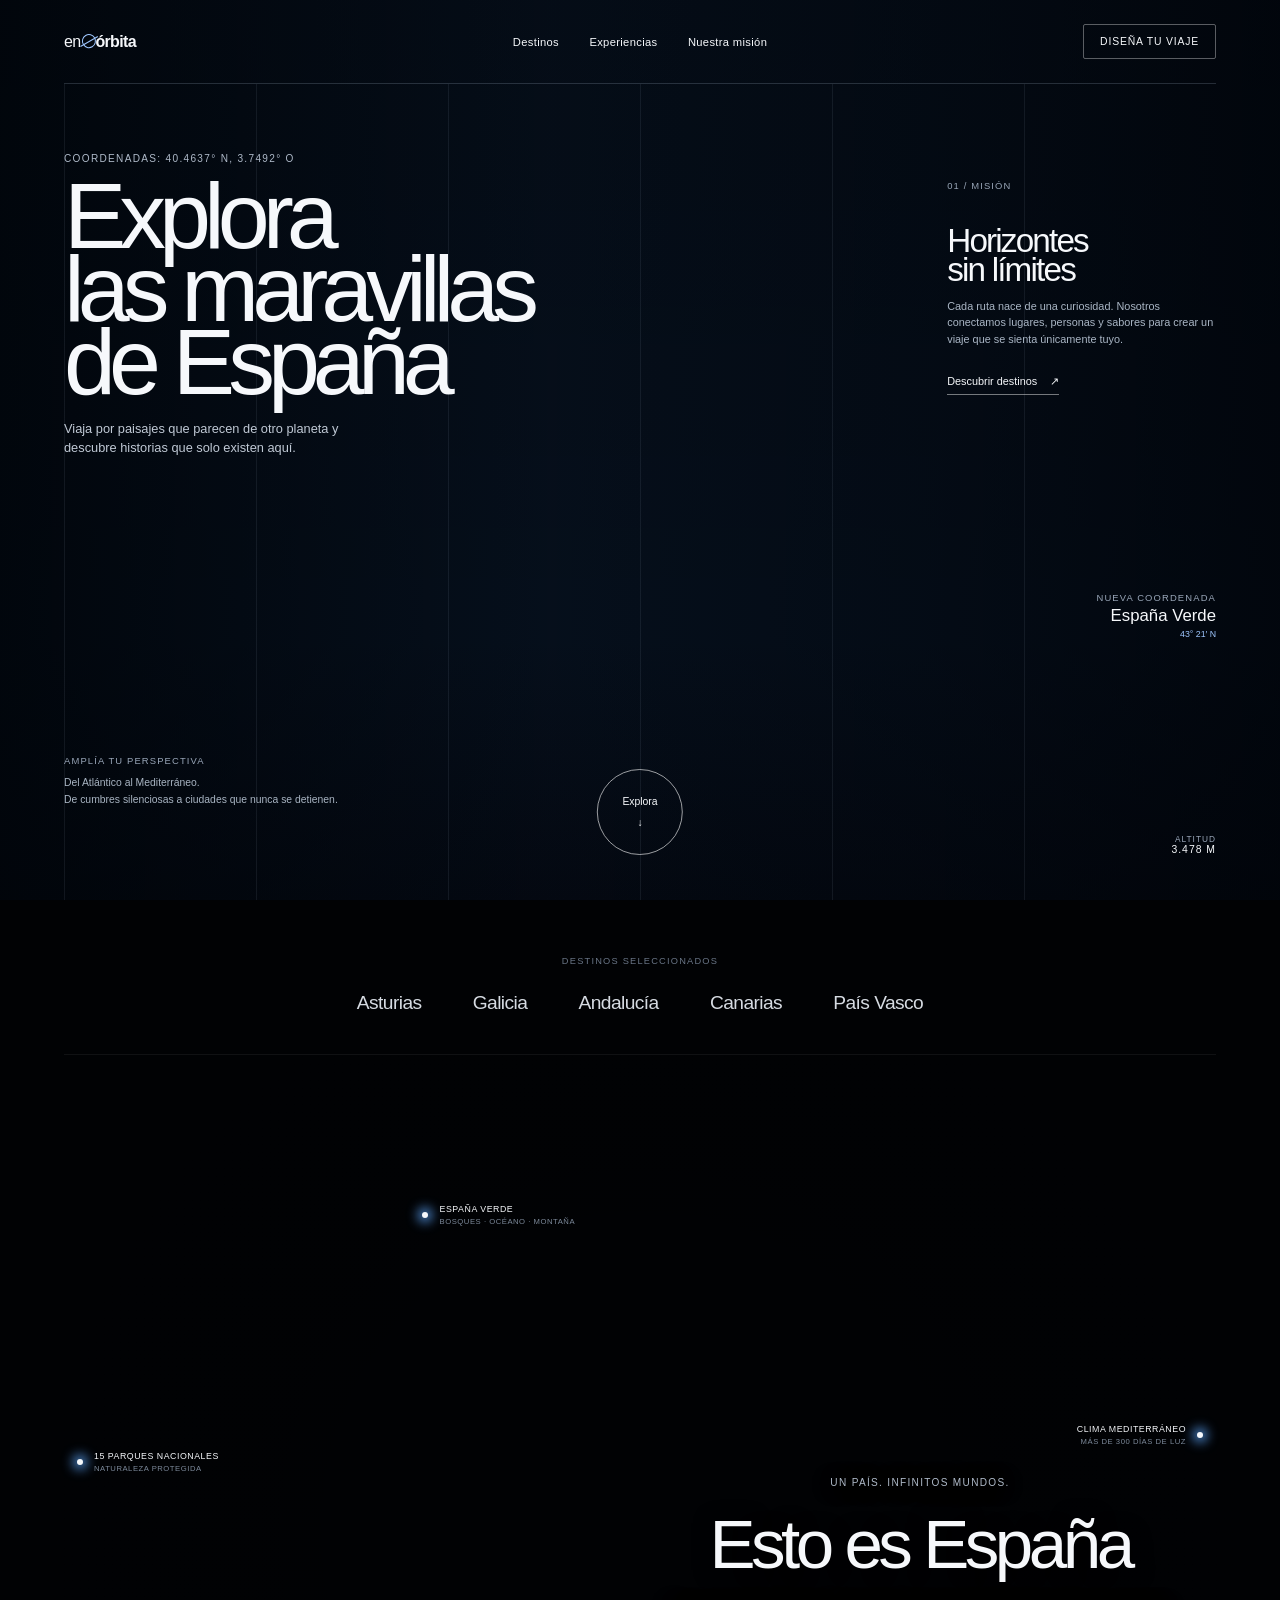
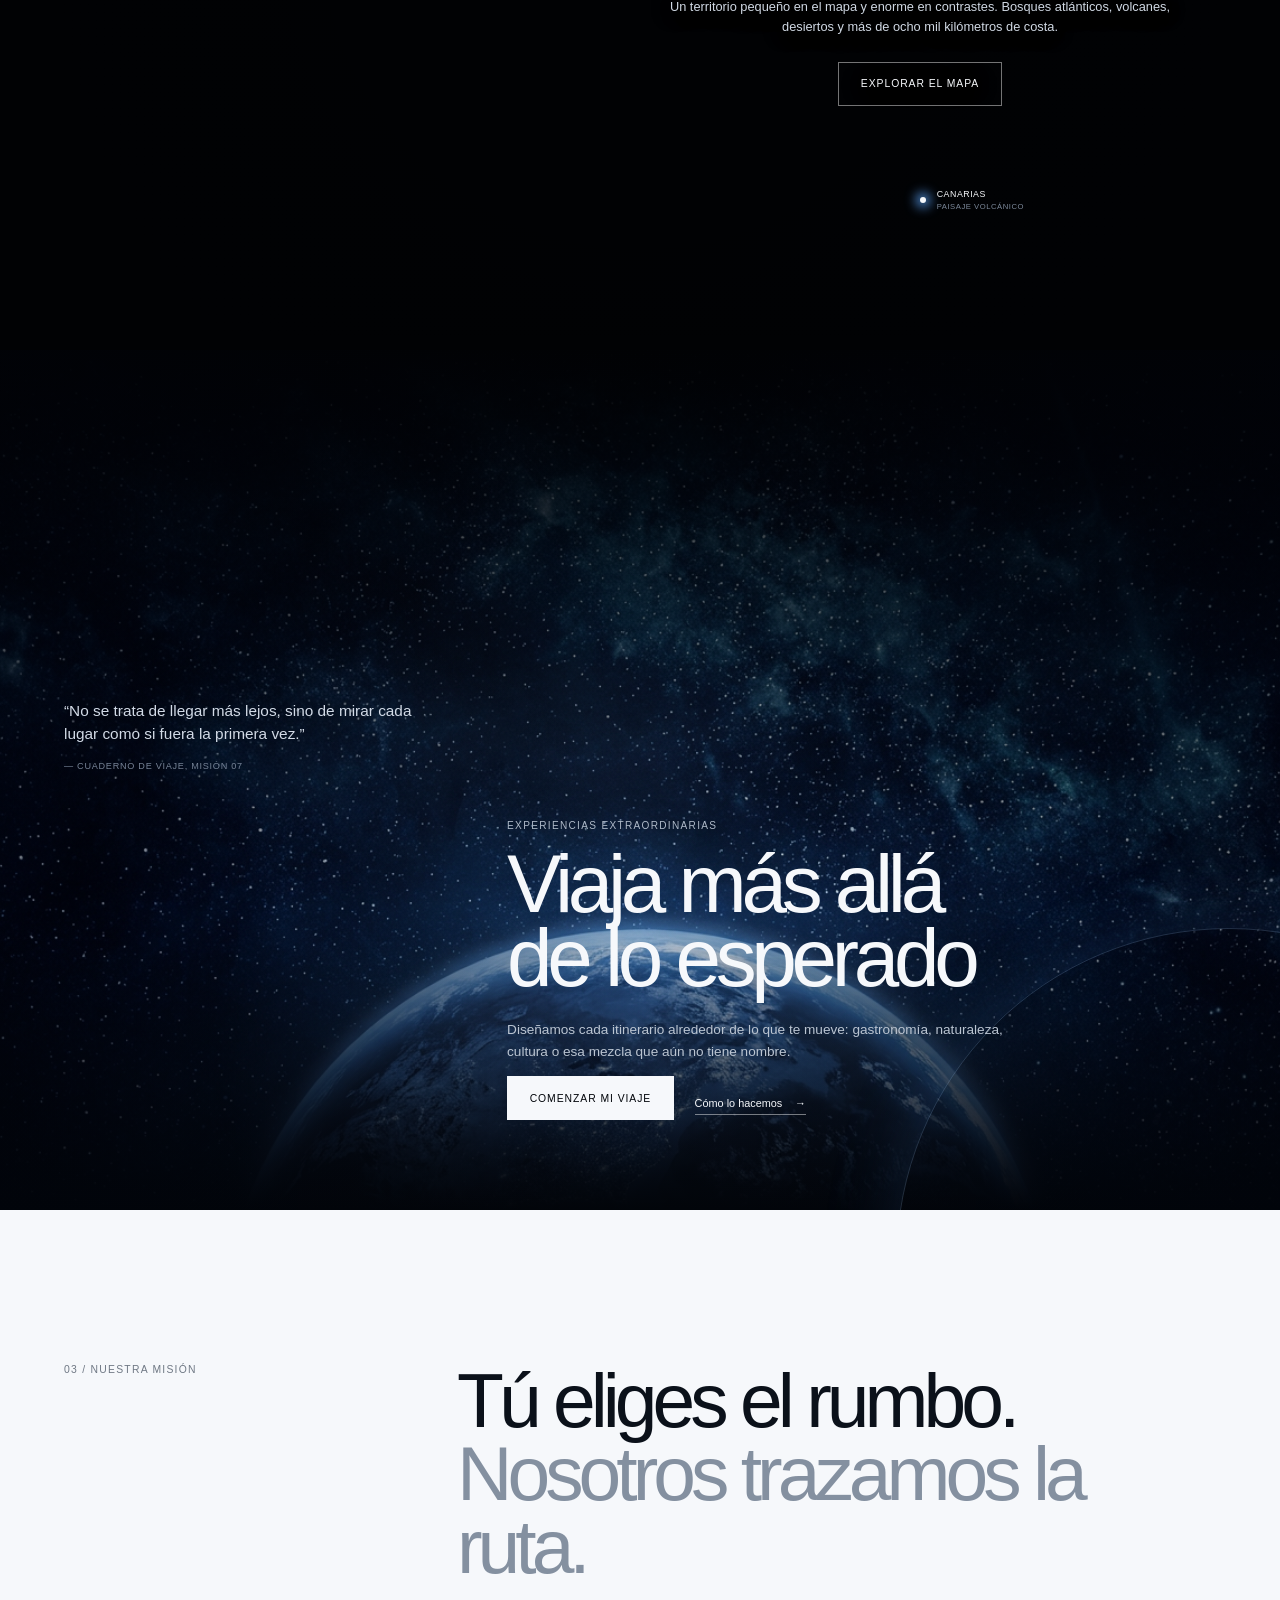
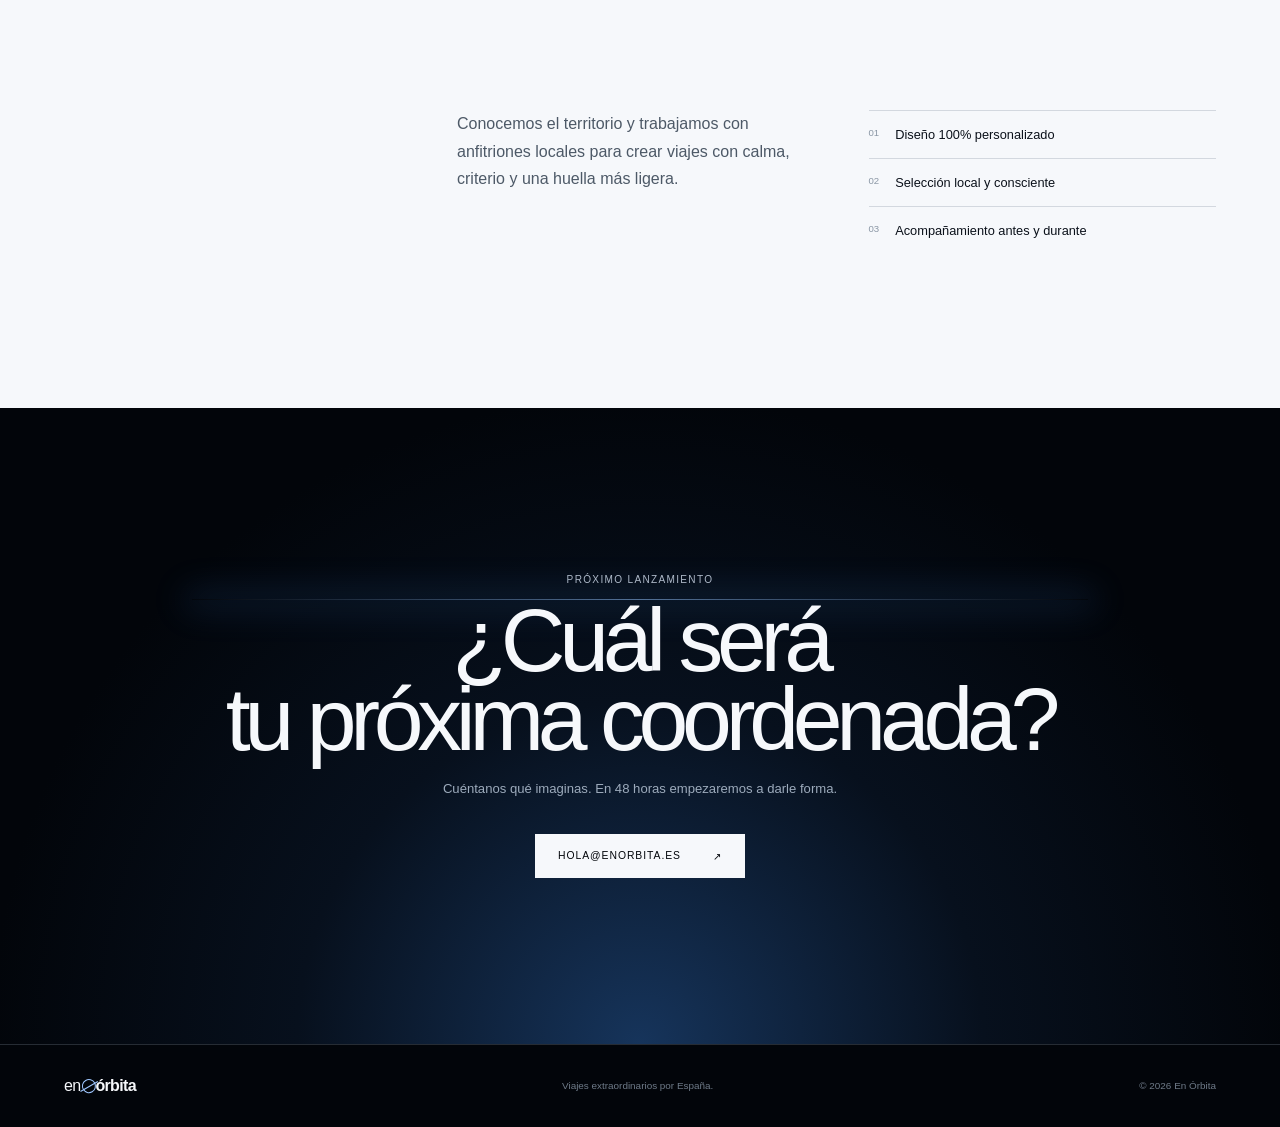
==== index.html @ 7c3f7a29 "Primera versión de la web astronauta" ====
<!doctype html>
<html lang="es">
  <head>
    <meta charset="UTF-8" />
    <meta name="viewport" content="width=device-width, initial-scale=1.0" />
    <meta
      name="description"
      content="Rutas extraordinarias por España: paisajes, gastronomía y experiencias diseñadas a medida."
    />
    <meta name="theme-color" content="#02050a" />
    <meta property="og:title" content="En Órbita — Viajes por España" />
    <meta
      property="og:description"
      content="Descubre una España que parece de otro planeta."
    />
    <link
      rel="icon"
      href="data:image/svg+xml,%3Csvg xmlns='http://www.w3.org/2000/svg' viewBox='0 0 64 64'%3E%3Crect width='64' height='64' rx='32' fill='%2302050a'/%3E%3Ccircle cx='32' cy='32' r='15' fill='none' stroke='%239fc7ff' stroke-width='3'/%3E%3Cpath d='M9 38c13 4 33 0 46-12' fill='none' stroke='%23f6f8fb' stroke-width='3'/%3E%3C/svg%3E"
    />
    <title>En Órbita | Viajes extraordinarios por España</title>
    <link rel="stylesheet" href="styles.css" />
    <script src="script.js" defer></script>
  </head>
  <body>
    <a class="skip-link" href="#contenido">Saltar al contenido</a>

    <header class="site-header" data-header>
      <a class="brand" href="#inicio" aria-label="En Órbita, inicio">
        <span>en</span><i aria-hidden="true"></i><strong>órbita</strong>
      </a>

      <button
        class="menu-toggle"
        type="button"
        aria-label="Abrir menú"
        aria-expanded="false"
        aria-controls="main-nav"
        data-menu-toggle
      >
        <span></span><span></span>
      </button>

      <nav class="main-nav" id="main-nav" aria-label="Navegación principal" data-nav>
        <a href="#destinos">Destinos</a>
        <a href="#experiencias">Experiencias</a>
        <a href="#nosotros">Nuestra misión</a>
      </nav>

      <a class="header-cta" href="#contacto">Diseña tu viaje</a>
    </header>

    <main id="contenido">
      <section class="hero" id="inicio" aria-labelledby="hero-title">
        <video
          class="section-media hero-media"
          autoplay
          muted
          loop
          playsinline
          preload="metadata"
          aria-hidden="true"
        >
          <source src="ASTRONAUTA%20ANIMADO.mp4" type="video/mp4" />
        </video>
        <div class="hero-shade" aria-hidden="true"></div>
        <div class="grid-lines" aria-hidden="true"></div>

        <div class="hero-content shell">
          <div class="hero-primary reveal">
            <p class="eyebrow">Coordenadas: 40.4637° N, 3.7492° O</p>
            <h1 id="hero-title">Explora<br />las maravillas<br />de España</h1>
            <p class="intro">
              Viaja por paisajes que parecen de otro planeta y descubre historias que
              solo existen aquí.
            </p>
          </div>

          <aside class="hero-note reveal" aria-label="Propuesta de viaje">
            <p class="index">01 / Misión</p>
            <h2>Horizontes<br />sin límites</h2>
            <p>
              Cada ruta nace de una curiosidad. Nosotros conectamos lugares, personas
              y sabores para crear un viaje que se sienta únicamente tuyo.
            </p>
            <a class="text-link" href="#destinos">Descubrir destinos <span>↗</span></a>
          </aside>

          <div class="hero-detail reveal">
            <span class="detail-kicker">Nueva coordenada</span>
            <strong>España Verde</strong>
            <span>43° 21′ N</span>
          </div>

          <div class="hero-bottom reveal">
            <p class="micro-label">Amplía tu perspectiva</p>
            <p>
              Del Atlántico al Mediterráneo.<br />De cumbres silenciosas a ciudades
              que nunca se detienen.
            </p>
          </div>
        </div>

        <a class="explore-button" href="#destinos" aria-label="Explorar la página">
          <span>Explora</span><b aria-hidden="true">↓</b>
        </a>

        <div class="hero-coordinate" aria-hidden="true">
          <span>ALTITUD</span><b>3.478 M</b>
        </div>
      </section>

      <section class="destinations" id="destinos" aria-labelledby="destinations-title">
        <div class="trusted shell reveal">
          <p>Destinos seleccionados</p>
          <div class="region-list" aria-label="Regiones destacadas">
            <span>Asturias</span><span>Galicia</span><span>Andalucía</span
            ><span>Canarias</span><span>País Vasco</span>
          </div>
        </div>

        <div class="planet-stage">
          <video
            class="section-media earth-media"
            autoplay
            muted
            loop
            playsinline
            preload="metadata"
            aria-hidden="true"
          >
            <source src="TIERRA%20ANIMADO.mp4" type="video/mp4" />
          </video>
          <div class="planet-vignette" aria-hidden="true"></div>

          <div class="planet-copy reveal">
            <p class="eyebrow">Un país. Infinitos mundos.</p>
            <h2 id="destinations-title">Esto es España</h2>
            <p>
              Un territorio pequeño en el mapa y enorme en contrastes. Bosques
              atlánticos, volcanes, desiertos y más de ocho mil kilómetros de costa.
            </p>
            <a class="outline-button" href="#experiencias">Explorar el mapa</a>
          </div>

          <div class="data-point data-north" aria-hidden="true">
            <span></span><p><b>España Verde</b><small>Bosques · océano · montaña</small></p>
          </div>
          <div class="data-point data-west" aria-hidden="true">
            <span></span><p><b>15 parques nacionales</b><small>Naturaleza protegida</small></p>
          </div>
          <div class="data-point data-east" aria-hidden="true">
            <span></span><p><b>Clima mediterráneo</b><small>Más de 300 días de luz</small></p>
          </div>
          <div class="data-point data-south" aria-hidden="true">
            <span></span><p><b>Canarias</b><small>Paisaje volcánico</small></p>
          </div>
        </div>
      </section>

      <section class="experiences" id="experiencias" aria-labelledby="experiences-title">
        <div class="experience-bg" aria-hidden="true"></div>
        <div class="experience-orbit" aria-hidden="true"></div>
        <div class="shell experience-layout">
          <blockquote class="traveler-quote reveal">
            <p>
              “No se trata de llegar más lejos, sino de mirar cada lugar como si
              fuera la primera vez.”
            </p>
            <footer>— Cuaderno de viaje, misión 07</footer>
          </blockquote>

          <div class="experience-copy reveal">
            <p class="eyebrow">Experiencias extraordinarias</p>
            <h2 id="experiences-title">Viaja más allá<br />de lo esperado</h2>
            <p>
              Diseñamos cada itinerario alrededor de lo que te mueve: gastronomía,
              naturaleza, cultura o esa mezcla que aún no tiene nombre.
            </p>
            <div class="experience-actions">
              <a class="primary-button" href="#contacto">Comenzar mi viaje</a>
              <a class="text-link" href="#nosotros">Cómo lo hacemos <span>→</span></a>
            </div>
          </div>
        </div>
      </section>

      <section class="mission" id="nosotros" aria-labelledby="mission-title">
        <div class="shell mission-grid">
          <p class="section-number reveal">03 / Nuestra misión</p>
          <h2 id="mission-title" class="reveal">
            Tú eliges el rumbo.<br /><span>Nosotros trazamos la ruta.</span>
          </h2>
          <div class="mission-copy reveal">
            <p>
              Conocemos el territorio y trabajamos con anfitriones locales para crear
              viajes con calma, criterio y una huella más ligera.
            </p>
            <ul>
              <li><span>01</span> Diseño 100% personalizado</li>
              <li><span>02</span> Selección local y consciente</li>
              <li><span>03</span> Acompañamiento antes y durante</li>
            </ul>
          </div>
        </div>
      </section>

      <section class="contact" id="contacto" aria-labelledby="contact-title">
        <div class="shell contact-inner reveal">
          <p class="eyebrow">Próximo lanzamiento</p>
          <h2 id="contact-title">¿Cuál será<br />tu próxima coordenada?</h2>
          <p>Cuéntanos qué imaginas. En 48 horas empezaremos a darle forma.</p>
          <a class="primary-button primary-button-light" href="mailto:hola@enorbita.es">
            hola@enorbita.es <span>↗</span>
          </a>
        </div>
      </section>
    </main>

    <footer class="site-footer">
      <div class="shell footer-row">
        <a class="brand" href="#inicio"><span>en</span><i aria-hidden="true"></i><strong>órbita</strong></a>
        <p>Viajes extraordinarios por España.</p>
        <p>© <span data-year></span> En Órbita</p>
      </div>
    </footer>
  </body>
</html>
---- styles.css ----
:root {
  --ink: #02050a;
  --ink-soft: #080e18;
  --white: #f6f8fb;
  --muted: #99a6b8;
  --line: rgba(198, 218, 244, 0.18);
  --blue: #9fc7ff;
  --glow: #5597e6;
  --shell: min(90vw, 1440px);
  --ease: cubic-bezier(0.22, 1, 0.36, 1);
}

* { box-sizing: border-box; }
html { scroll-behavior: smooth; background: var(--ink); }
body {
  margin: 0;
  color: var(--white);
  background: var(--ink);
  font-family: "Helvetica Neue", Helvetica, Arial, sans-serif;
  font-weight: 400;
  overflow-x: hidden;
}
a { color: inherit; text-decoration: none; }
button, a { -webkit-tap-highlight-color: transparent; }
button { font: inherit; }
::selection { color: var(--ink); background: var(--blue); }

.skip-link {
  position: fixed; left: 1rem; top: -5rem; z-index: 100;
  padding: .8rem 1rem; color: var(--ink); background: var(--white);
}
.skip-link:focus { top: 1rem; }

.shell { width: var(--shell); margin-inline: auto; }
.site-header {
  position: fixed; z-index: 50; top: 0; left: 0; right: 0;
  width: var(--shell); margin: 0 auto; min-height: 84px;
  display: grid; grid-template-columns: 1fr auto 1fr; align-items: center;
  border-bottom: 1px solid var(--line); transition: background .35s, min-height .35s;
}
.site-header.is-scrolled {
  width: 100%; padding-inline: 5vw; min-height: 68px;
  background: rgba(2, 5, 10, .82); backdrop-filter: blur(18px);
}
.brand { display: inline-flex; align-items: center; width: max-content; font-size: 1rem; letter-spacing: -.04em; }
.brand span { font-weight: 300; }
.brand strong { font-weight: 600; }
.brand i {
  width: .9rem; aspect-ratio: 1; margin: 0 -.05rem 0 .08rem; border: 1px solid var(--blue);
  border-radius: 50%; position: relative; transform: rotate(-30deg);
}
.brand i::after { content: ""; position: absolute; left: -.22rem; top: 45%; width: 1.25rem; border-top: 1px solid var(--blue); }
.main-nav { display: flex; align-items: center; gap: 1.9rem; font-size: .7rem; letter-spacing: .03em; }
.main-nav a, .header-cta { position: relative; }
.main-nav a::after { content: ""; position: absolute; left: 0; right: 100%; bottom: -.4rem; border-bottom: 1px solid; transition: right .3s; }
.main-nav a:hover::after, .main-nav a:focus-visible::after { right: 0; }
.header-cta {
  justify-self: end; padding: .7rem 1rem; border: 1px solid rgba(255,255,255,.35);
  border-radius: 2px; font-size: .65rem; text-transform: uppercase; letter-spacing: .08em;
  transition: color .3s, background .3s;
}
.header-cta:hover { color: var(--ink); background: var(--white); }
.menu-toggle { display: none; }

.hero { position: relative; min-height: max(760px, 100svh); overflow: hidden; background: #06101d; }
.section-media { position: absolute; inset: 0; width: 100%; height: 100%; object-fit: cover; }
.hero-media { object-position: center 35%; }
.hero-shade {
  position: absolute; inset: 0; background:
    linear-gradient(90deg, rgba(0,4,9,.82) 0%, rgba(0,3,8,.08) 43%, rgba(0,3,8,.35) 72%, rgba(0,3,8,.74) 100%),
    linear-gradient(0deg, #040912 0%, transparent 29%, rgba(0,0,0,.18) 100%);
}
.grid-lines {
  position: absolute; inset: 84px 5vw 0; pointer-events: none;
  background: repeating-linear-gradient(90deg, var(--line) 0 1px, transparent 1px calc(100% / 6));
  opacity: .45;
}
.hero-content { position: relative; min-height: max(760px, 100svh); padding-top: clamp(9rem, 17vh, 13rem); }
.hero-primary { max-width: 44rem; position: relative; z-index: 2; }
.eyebrow { margin: 0 0 1rem; color: #aeb9c8; font-size: .63rem; letter-spacing: .13em; text-transform: uppercase; }
h1, h2, p { margin-top: 0; }
h1 {
  margin-bottom: 1.25rem; font-size: clamp(3.5rem, 7.3vw, 8rem); font-weight: 300;
  line-height: .78; letter-spacing: -.075em; text-wrap: balance;
}
.intro { max-width: 19rem; color: #c0c9d5; font-size: clamp(.76rem, 1vw, .9rem); line-height: 1.55; }
.hero-note { position: absolute; top: 20%; right: 0; width: clamp(14rem, 21vw, 20rem); }
.index, .detail-kicker, .micro-label { color: var(--muted); font-size: .59rem; letter-spacing: .12em; text-transform: uppercase; }
.hero-note h2 { margin: 2.2rem 0 .8rem; font-size: clamp(1.7rem, 2.6vw, 2.7rem); font-weight: 300; line-height: .88; letter-spacing: -.055em; }
.hero-note > p:not(.index) { color: #aab6c5; font-size: .68rem; line-height: 1.55; }
.text-link { display: inline-flex; gap: .8rem; align-items: center; margin-top: 1rem; font-size: .68rem; border-bottom: 1px solid rgba(255,255,255,.45); padding-bottom: .35rem; }
.text-link span { transition: transform .3s; }
.text-link:hover span { transform: translate(.2rem, -.2rem); }
.hero-detail { position: absolute; right: 0; bottom: 29%; display: grid; gap: .2rem; text-align: right; }
.hero-detail strong { font-size: 1.05rem; font-weight: 400; }
.hero-detail > span:last-child { color: var(--blue); font-size: .55rem; }
.hero-bottom { position: absolute; bottom: 9%; left: 0; width: 18rem; }
.hero-bottom p:last-child { color: #a8b4c2; font-size: .65rem; line-height: 1.6; }
.explore-button {
  position: absolute; left: 50%; bottom: 5%; transform: translateX(-50%); width: 5.4rem; aspect-ratio: 1;
  display: grid; place-content: center; gap: .6rem; text-align: center; border: 1px solid rgba(255,255,255,.6); border-radius: 50%;
  font-size: .65rem; transition: background .3s, color .3s;
}
.explore-button b { font-weight: 300; animation: drift 1.7s ease-in-out infinite; }
.explore-button:hover { color: var(--ink); background: var(--white); }
.hero-coordinate { position: absolute; right: 5vw; bottom: 5%; display: grid; text-align: right; color: var(--muted); font-size: .52rem; letter-spacing: .12em; }
.hero-coordinate b { color: var(--white); font-size: .65rem; font-weight: 400; }

.destinations { position: relative; min-height: 1050px; background: #010204; }
.trusted { position: relative; z-index: 5; padding: 3.5rem 0 2.5rem; text-align: center; border-bottom: 1px solid rgba(255,255,255,.06); }
.trusted > p { margin-bottom: 1.6rem; color: #697586; font-size: .58rem; text-transform: uppercase; letter-spacing: .13em; }
.region-list { display: flex; justify-content: center; flex-wrap: wrap; gap: clamp(1.5rem, 4vw, 4.5rem); }
.region-list span { color: #d6dbe2; font-size: clamp(.85rem, 1.5vw, 1.25rem); font-weight: 300; letter-spacing: -.03em; }
.planet-stage { position: relative; min-height: 880px; overflow: hidden; }
.earth-media { object-position: center center; }
.planet-vignette { position: absolute; inset: 0; background: radial-gradient(circle at 50% 54%, transparent 15%, rgba(0,0,0,.05) 37%, #010204 76%); }
.planet-copy { position: absolute; z-index: 3; left: 50%; top: 48%; width: min(35rem, 76vw); transform: translate(-50%, -50%); text-align: center; text-shadow: 0 2px 20px #000; }
.planet-copy h2 { margin-bottom: .8rem; font-size: clamp(2.5rem, 5.4vw, 5.4rem); font-weight: 300; letter-spacing: -.065em; }
.planet-copy > p:not(.eyebrow) { max-width: 34rem; margin: 0 auto 1.5rem; color: #d0d8e3; font-size: .8rem; line-height: 1.6; }
.outline-button, .primary-button { display: inline-flex; min-height: 44px; align-items: center; justify-content: center; padding: 0 1.35rem; border: 1px solid rgba(255,255,255,.45); font-size: .65rem; text-transform: uppercase; letter-spacing: .09em; transition: .3s; }
.outline-button:hover { color: var(--ink); background: var(--white); }
.data-point { position: absolute; z-index: 4; display: flex; align-items: center; gap: .7rem; font-size: .55rem; text-transform: uppercase; letter-spacing: .06em; }
.data-point > span { width: 6px; aspect-ratio: 1; border-radius: 50%; background: var(--white); box-shadow: 0 0 12px 4px var(--glow); }
.data-point p { display: grid; margin: 0; }
.data-point b { font-weight: 400; }
.data-point small { margin-top: .2rem; color: #7d8a9b; font-size: .48rem; }
.data-north { top: 17%; left: 33%; }
.data-west { top: 45%; left: 6%; }
.data-east { top: 42%; right: 6%; flex-direction: row-reverse; text-align: right; }
.data-south { bottom: 14%; right: 20%; }

.experiences { position: relative; min-height: 860px; overflow: hidden; background: #020712; }
.experience-bg { position: absolute; inset: 0; background: url("magnific_separa-la-seccion-final-y_wPlNQhU7EI.png") center/cover no-repeat; }
.experience-bg::after { content: ""; position: absolute; inset: 0; background: linear-gradient(90deg, rgba(0,3,10,.45), rgba(0,4,12,.02) 50%, rgba(0,3,10,.46)), linear-gradient(0deg, #02050a 0%, transparent 35%, #010204 100%); }
.experience-orbit { position: absolute; width: 52vw; aspect-ratio: 1; right: -22vw; bottom: -30vw; border: 1px solid rgba(160,202,255,.2); border-radius: 50%; box-shadow: 0 0 80px rgba(74,135,219,.16); }
.experience-layout { position: relative; min-height: 860px; display: grid; grid-template-columns: 1fr 1.6fr; align-items: end; padding-bottom: 10vh; }
.traveler-quote { align-self: center; max-width: 22rem; margin: 0; }
.traveler-quote p { color: #d2dae6; font-size: clamp(.8rem, 1.2vw, 1rem); line-height: 1.55; }
.traveler-quote footer { color: #778497; font-size: .57rem; letter-spacing: .08em; text-transform: uppercase; }
.experience-copy { text-align: left; }
.experience-copy h2 { margin-bottom: 1.5rem; font-size: clamp(3.2rem, 6.4vw, 7rem); font-weight: 300; line-height: .9; letter-spacing: -.065em; }
.experience-copy > p:not(.eyebrow) { max-width: 33rem; color: #bbc5d2; font-size: .85rem; line-height: 1.6; }
.experience-actions { display: flex; align-items: center; gap: 1.3rem; }
.primary-button { border-color: var(--white); background: var(--white); color: var(--ink); }
.primary-button:hover { background: transparent; color: var(--white); }

.mission { background: var(--white); color: #0b111a; padding: clamp(6rem, 12vw, 11rem) 0; }
.mission-grid { display: grid; grid-template-columns: 1fr 2.2fr; gap: 3rem; }
.section-number { color: #6f7884; font-size: .65rem; text-transform: uppercase; letter-spacing: .12em; }
.mission h2 { margin-bottom: 5rem; font-size: clamp(2.9rem, 6vw, 6.4rem); font-weight: 300; line-height: .95; letter-spacing: -.065em; }
.mission h2 span { color: #8490a0; }
.mission-copy { grid-column: 2; display: grid; grid-template-columns: 1fr 1fr; gap: 4rem; }
.mission-copy > p { color: #4d5967; line-height: 1.7; }
.mission ul { margin: 0; padding: 0; list-style: none; }
.mission li { display: flex; gap: 1rem; padding: 1rem 0; border-top: 1px solid #d3d8df; font-size: .8rem; }
.mission li span { color: #8a96a4; font-size: .6rem; }

.contact { position: relative; padding: clamp(7rem, 13vw, 12rem) 0; overflow: hidden; text-align: center; background: radial-gradient(circle at 50% 100%, #16345b 0%, #07101d 38%, #02050a 72%); }
.contact::before { content: ""; position: absolute; width: 70vw; height: 1px; left: 15vw; top: 30%; background: linear-gradient(90deg, transparent, rgba(146,195,255,.55), transparent); box-shadow: 0 0 35px 8px rgba(66,129,213,.2); }
.contact-inner { position: relative; }
.contact h2 { margin-bottom: 1.4rem; font-size: clamp(3rem, 7vw, 7rem); font-weight: 300; line-height: .88; letter-spacing: -.07em; }
.contact p:not(.eyebrow) { color: #9dabbc; font-size: .82rem; }
.primary-button-light { margin-top: 1.5rem; gap: 2rem; }
.site-footer { padding: 2rem 0; border-top: 1px solid var(--line); background: #02050a; }
.footer-row { display: flex; justify-content: space-between; align-items: center; gap: 2rem; }
.footer-row p { margin: 0; color: #6f7b89; font-size: .62rem; }

.reveal { opacity: 0; transform: translateY(24px); transition: opacity .9s var(--ease), transform .9s var(--ease); }
.reveal.is-visible { opacity: 1; transform: none; }
@keyframes drift { 0%,100% { transform: translateY(-2px); } 50% { transform: translateY(4px); } }

:focus-visible { outline: 2px solid var(--blue); outline-offset: 4px; }

@media (max-width: 900px) {
  .site-header { grid-template-columns: 1fr auto; }
  .header-cta { display: none; }
  .menu-toggle { display: grid; width: 44px; height: 44px; place-content: center; gap: 6px; justify-self: end; color: white; border: 0; background: transparent; cursor: pointer; }
  .menu-toggle span { display: block; width: 22px; border-top: 1px solid currentColor; transition: transform .3s; }
  .menu-toggle[aria-expanded="true"] span:first-child { transform: translateY(3.5px) rotate(45deg); }
  .menu-toggle[aria-expanded="true"] span:last-child { transform: translateY(-3.5px) rotate(-45deg); }
  .main-nav { position: fixed; inset: 0; z-index: -1; display: flex; flex-direction: column; justify-content: center; gap: 2rem; background: rgba(2,5,10,.97); opacity: 0; visibility: hidden; transition: .3s; }
  .main-nav a { font-size: 1.7rem; font-weight: 300; }
  .main-nav.is-open { opacity: 1; visibility: visible; }
  .hero-note { width: 14rem; }
  .data-west { left: 3%; }
  .data-east { right: 3%; }
  .experience-layout { grid-template-columns: .7fr 1.5fr; }
}

@media (max-width: 640px) {
  :root { --shell: min(88vw, 36rem); }
  .site-header { min-height: 68px; }
  .grid-lines { inset: 68px 6vw 0; background-size: 33.333% 100%; }
  .hero { min-height: 850px; }
  .hero-media { object-position: 52% center; }
  .hero-shade { background: linear-gradient(180deg, rgba(0,4,9,.65), rgba(0,3,8,.08) 38%, rgba(0,3,8,.86) 82%, #040912); }
  .hero-content { min-height: 850px; padding-top: 8.3rem; }
  h1 { font-size: clamp(3.55rem, 18.2vw, 5rem); line-height: .82; }
  .intro { max-width: 16rem; }
  .hero-note { top: auto; right: 0; bottom: 18%; width: 13rem; text-align: right; }
  .hero-note .index, .hero-note h2, .hero-note > p:not(.index) { display: none; }
  .hero-note .text-link { font-size: .72rem; }
  .hero-detail { top: 52%; bottom: auto; right: 0; }
  .hero-bottom { bottom: 8%; width: 12rem; }
  .explore-button { width: 4.6rem; bottom: 4%; left: auto; right: 6vw; transform: none; }
  .hero-coordinate { display: none; }
  .destinations { min-height: auto; }
  .trusted { padding-top: 2.5rem; }
  .region-list { gap: 1rem 1.8rem; }
  .region-list span { font-size: .9rem; }
  .planet-stage { min-height: 700px; }
  .earth-media { object-position: center; }
  .planet-copy { top: 48%; width: 86vw; }
  .planet-copy h2 { font-size: 3.1rem; }
  .planet-copy > p:not(.eyebrow) { font-size: .72rem; }
  .data-point { display: none; }
  .experiences, .experience-layout { min-height: 760px; }
  .experience-bg { background-position: 56% center; }
  .experience-layout { display: flex; flex-direction: column; justify-content: space-between; align-items: stretch; padding: 7rem 0 5rem; }
  .traveler-quote { max-width: 17rem; }
  .experience-copy { align-self: stretch; }
  .experience-copy h2 { font-size: 3.55rem; }
  .experience-actions { align-items: flex-start; flex-direction: column; }
  .mission-grid { display: block; }
  .mission h2 { margin: 3rem 0 4rem; }
  .mission-copy { display: block; }
  .mission-copy ul { margin-top: 3rem; }
  .footer-row { align-items: flex-start; flex-direction: column; }
}

@media (prefers-reduced-motion: reduce) {
  html { scroll-behavior: auto; }
  *, *::before, *::after { animation-duration: .01ms !important; animation-iteration-count: 1 !important; transition-duration: .01ms !important; }
}
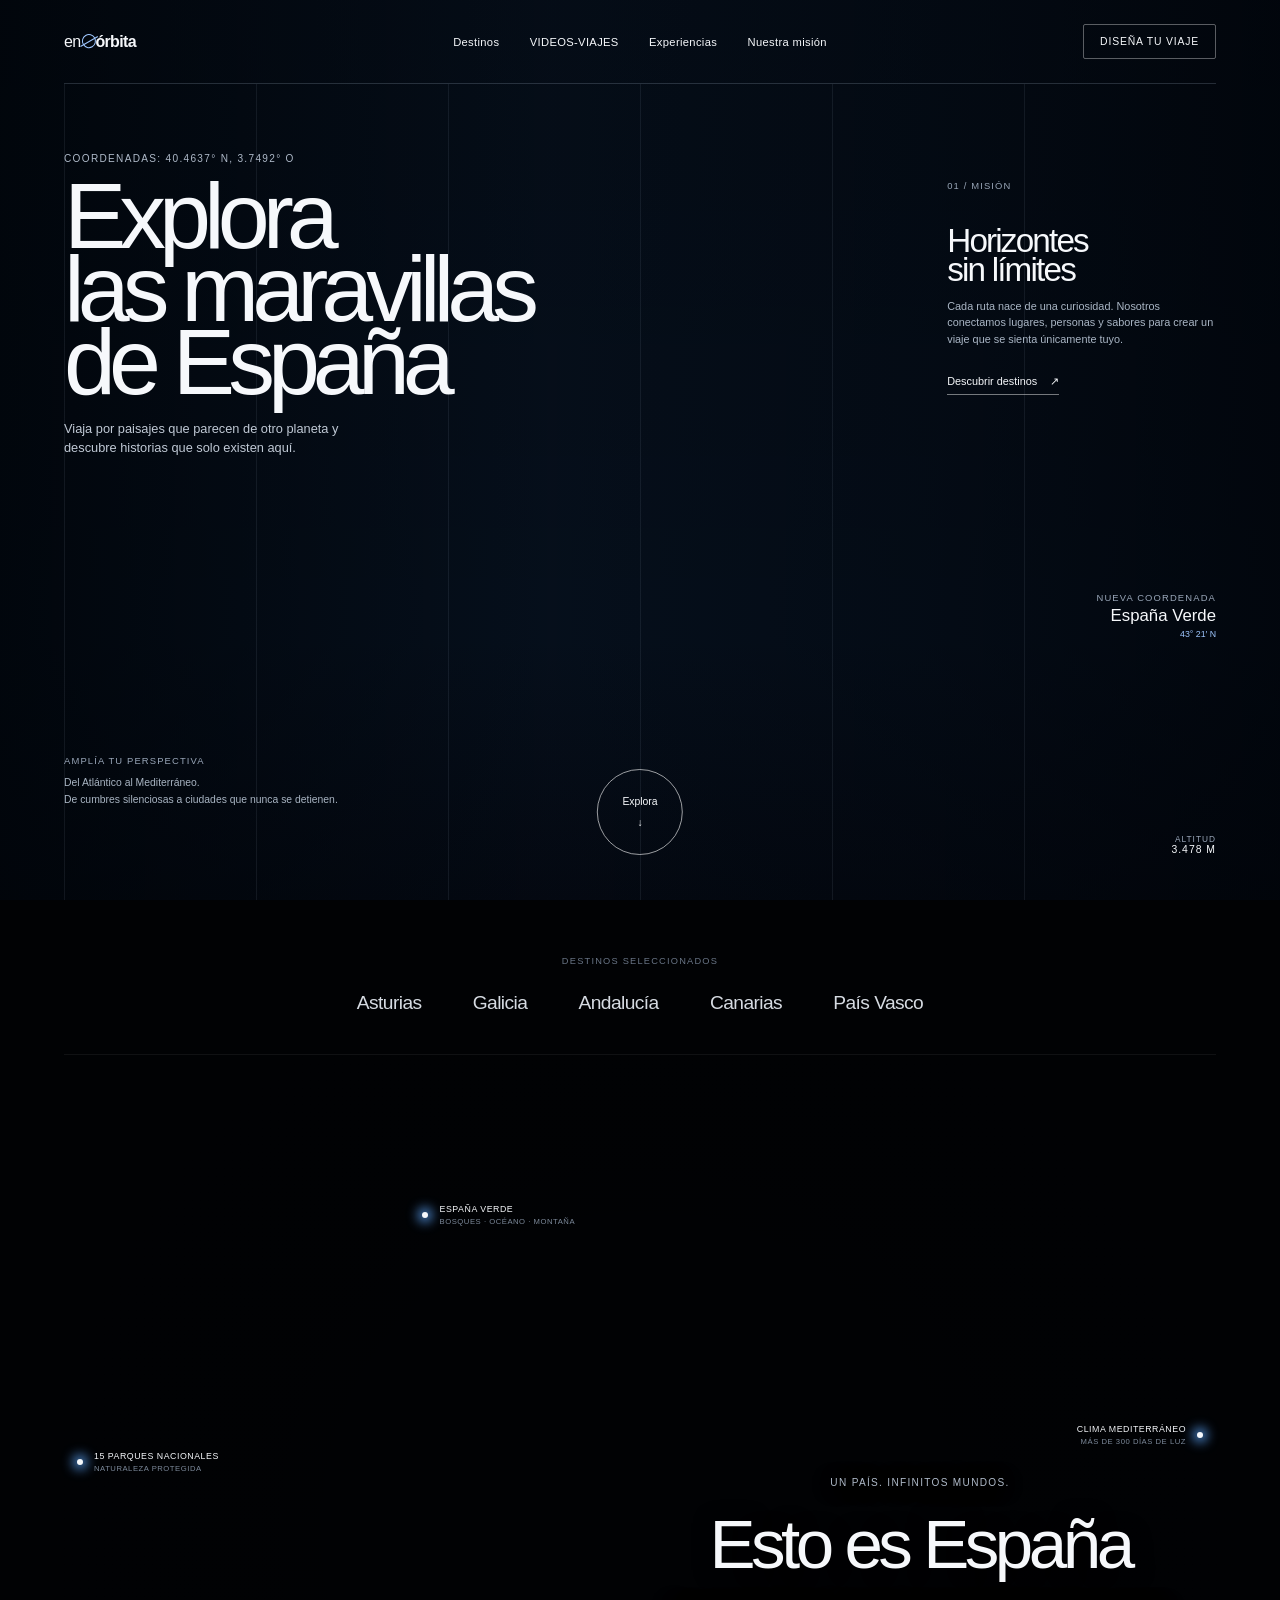
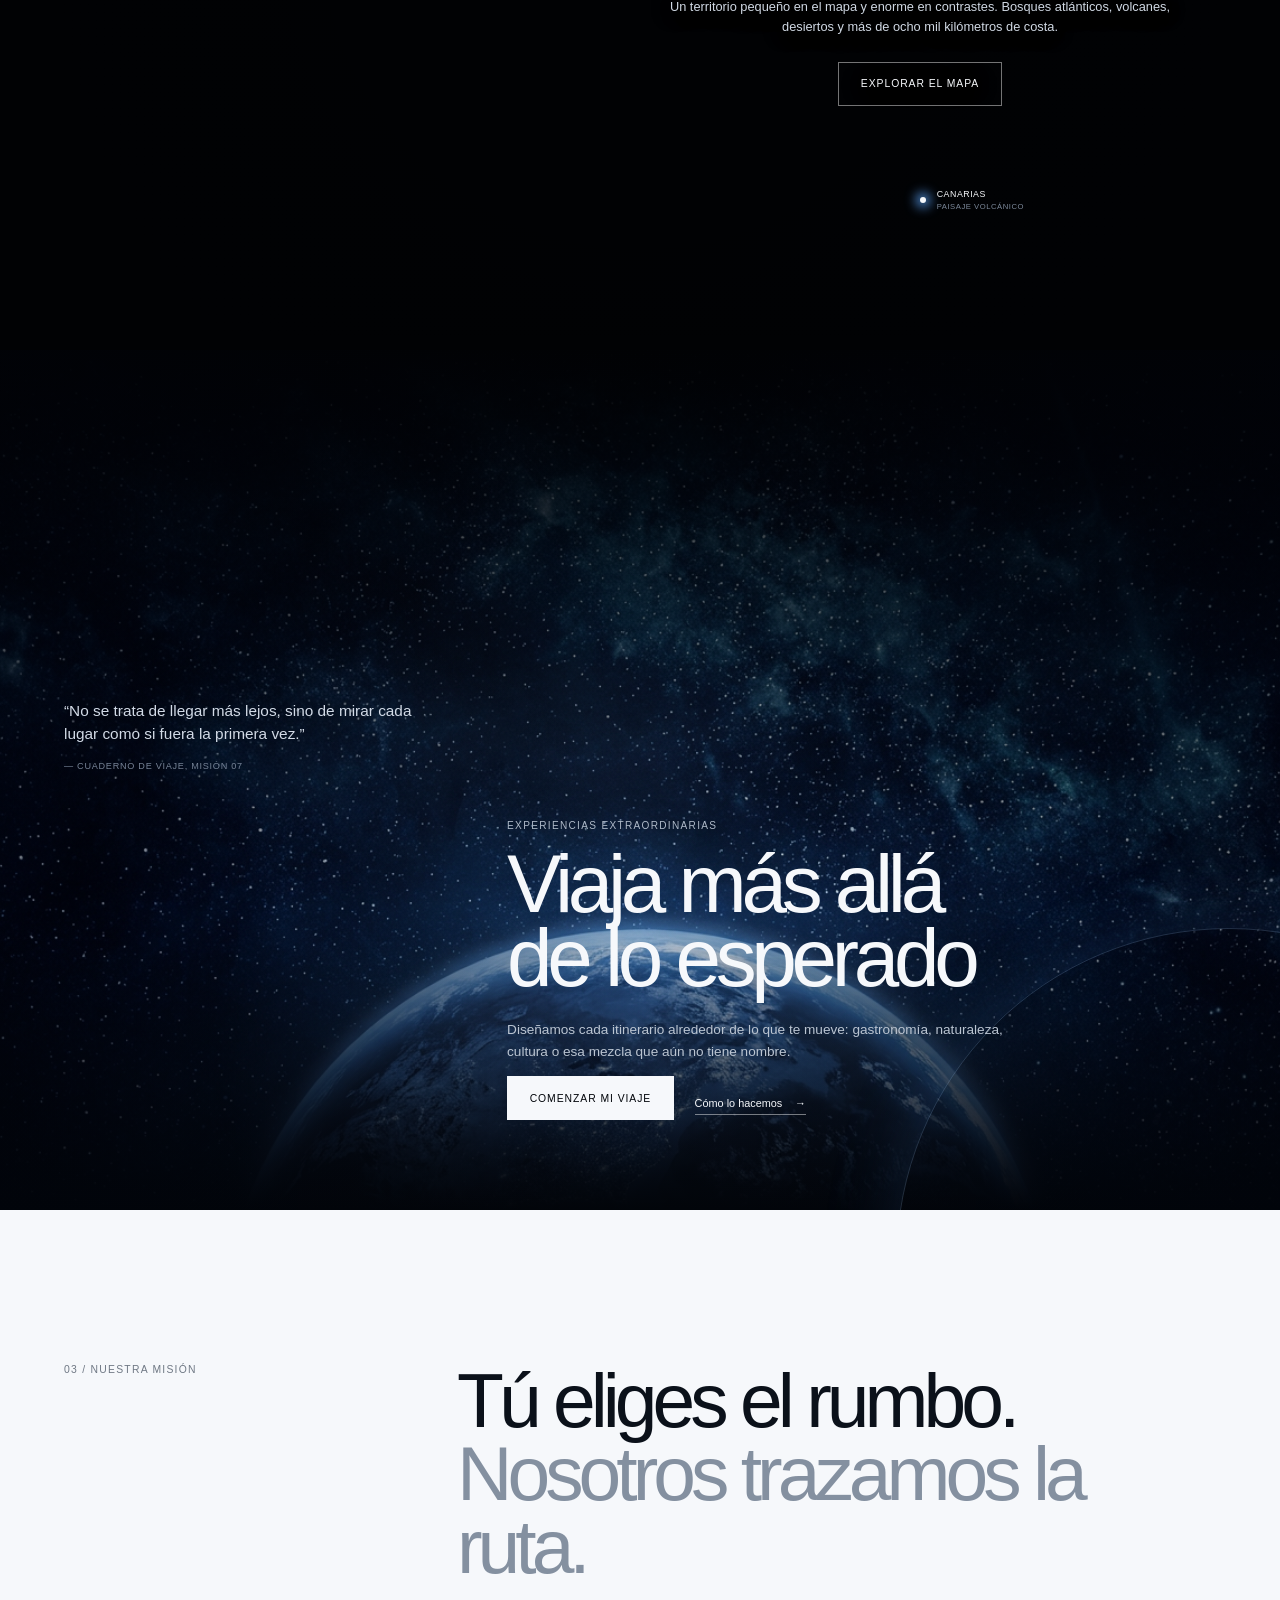
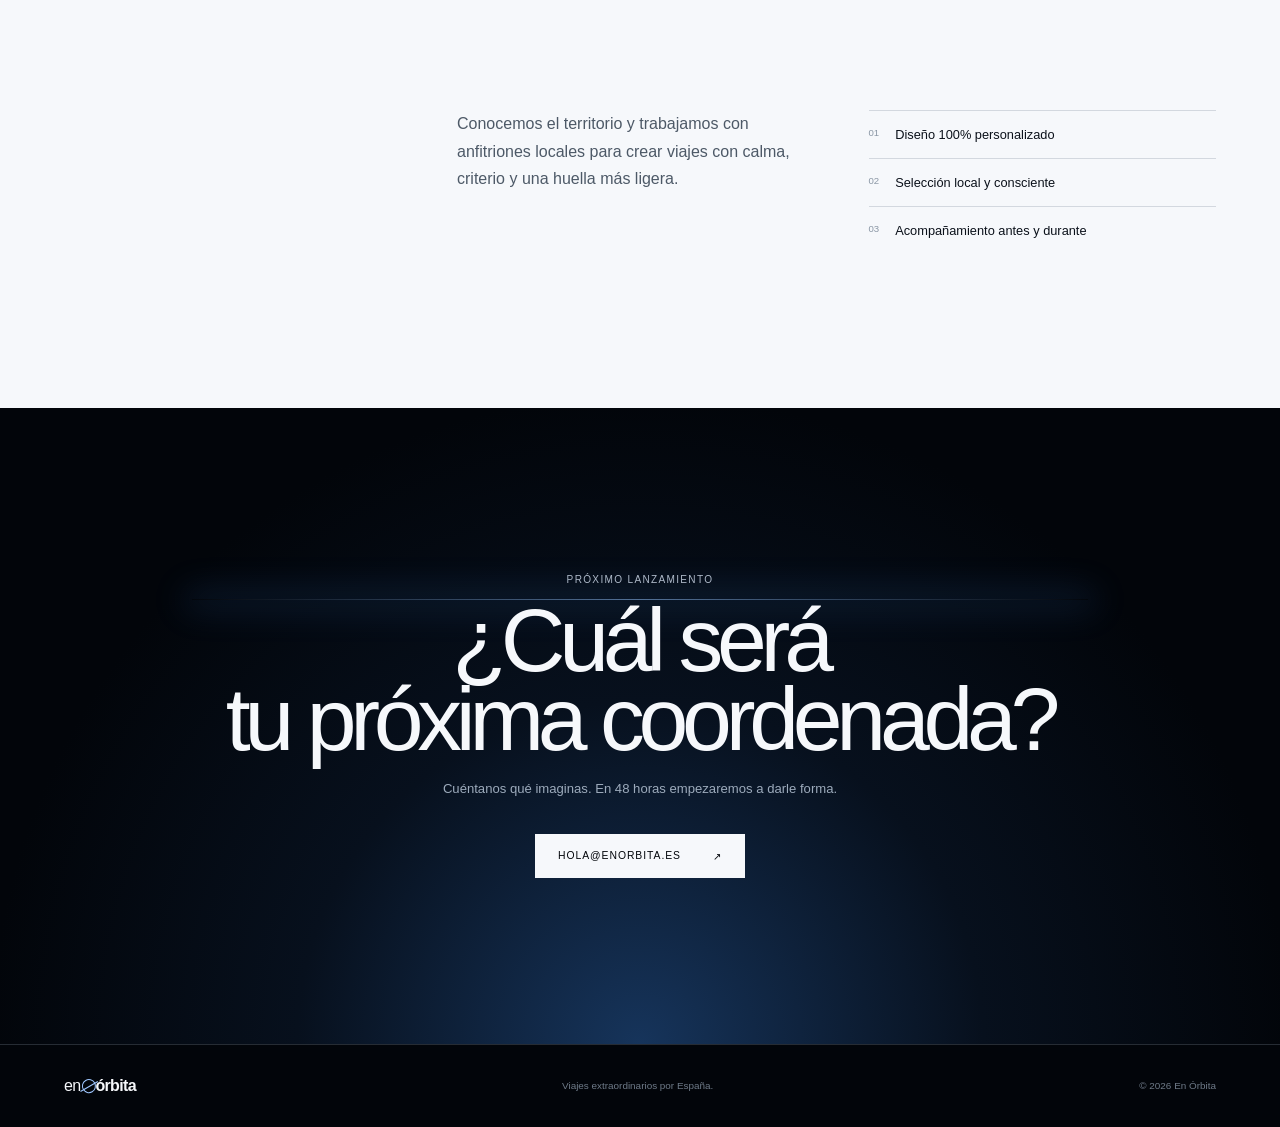
==== commit 587a488d: "Summary: Añadir vídeos provisionales al catálogo" ====
--- a/index.html
+++ b/index.html
@@ -18,8 +18,8 @@
       href="data:image/svg+xml,%3Csvg xmlns='http://www.w3.org/2000/svg' viewBox='0 0 64 64'%3E%3Crect width='64' height='64' rx='32' fill='%2302050a'/%3E%3Ccircle cx='32' cy='32' r='15' fill='none' stroke='%239fc7ff' stroke-width='3'/%3E%3Cpath d='M9 38c13 4 33 0 46-12' fill='none' stroke='%23f6f8fb' stroke-width='3'/%3E%3C/svg%3E"
     />
     <title>En Órbita | Viajes extraordinarios por España</title>
-    <link rel="stylesheet" href="styles.css" />
-    <script src="script.js" defer></script>
+    <link rel="stylesheet" href="css/styles.css" />
+    <script src="js/script.js" defer></script>
   </head>
   <body>
     <a class="skip-link" href="#contenido">Saltar al contenido</a>
@@ -41,7 +41,8 @@
       </button>
 
       <nav class="main-nav" id="main-nav" aria-label="Navegación principal" data-nav>
-        <a href="#destinos">Destinos</a>
+        <a href="destinos.html">Destinos</a>
+        <a href="videos-viajes.html">VIDEOS-VIAJES</a>
         <a href="#experiencias">Experiencias</a>
         <a href="#nosotros">Nuestra misión</a>
       </nav>
@@ -60,7 +61,7 @@
           preload="metadata"
           aria-hidden="true"
         >
-          <source src="ASTRONAUTA%20ANIMADO.mp4" type="video/mp4" />
+          <source src="assets/videos/ASTRONAUTA%20ANIMADO.mp4" type="video/mp4" />
         </video>
         <div class="hero-shade" aria-hidden="true"></div>
         <div class="grid-lines" aria-hidden="true"></div>
@@ -128,7 +129,7 @@
             preload="metadata"
             aria-hidden="true"
           >
-            <source src="TIERRA%20ANIMADO.mp4" type="video/mp4" />
+            <source src="assets/videos/TIERRA%20ANIMADO.mp4" type="video/mp4" />
           </video>
           <div class="planet-vignette" aria-hidden="true"></div>
 
--- a/css/styles.css
+++ b/css/styles.css
@@ -0,0 +1,525 @@
+:root {
+  --ink: #02050a;
+  --ink-soft: #080e18;
+  --white: #f6f8fb;
+  --muted: #99a6b8;
+  --line: rgba(198, 218, 244, 0.18);
+  --blue: #9fc7ff;
+  --glow: #5597e6;
+  --shell: min(90vw, 1440px);
+  --ease: cubic-bezier(0.22, 1, 0.36, 1);
+}
+
+* { box-sizing: border-box; }
+html { scroll-behavior: smooth; background: var(--ink); }
+body {
+  margin: 0;
+  color: var(--white);
+  background: var(--ink);
+  font-family: "Helvetica Neue", Helvetica, Arial, sans-serif;
+  font-weight: 400;
+  overflow-x: hidden;
+}
+a { color: inherit; text-decoration: none; }
+button, a { -webkit-tap-highlight-color: transparent; }
+button { font: inherit; }
+::selection { color: var(--ink); background: var(--blue); }
+
+.skip-link {
+  position: fixed; left: 1rem; top: -5rem; z-index: 100;
+  padding: .8rem 1rem; color: var(--ink); background: var(--white);
+}
+.skip-link:focus { top: 1rem; }
+
+.shell { width: var(--shell); margin-inline: auto; }
+.site-header {
+  position: fixed; z-index: 50; top: 0; left: 0; right: 0;
+  width: var(--shell); margin: 0 auto; min-height: 84px;
+  display: grid; grid-template-columns: 1fr auto 1fr; align-items: center;
+  border-bottom: 1px solid var(--line); transition: background .35s, min-height .35s;
+}
+.site-header.is-scrolled {
+  width: 100%; padding-inline: 5vw; min-height: 68px;
+  background: rgba(2, 5, 10, .82); backdrop-filter: blur(18px);
+}
+.brand { display: inline-flex; align-items: center; width: max-content; font-size: 1rem; letter-spacing: -.04em; }
+.brand span { font-weight: 300; }
+.brand strong { font-weight: 600; }
+.brand i {
+  width: .9rem; aspect-ratio: 1; margin: 0 -.05rem 0 .08rem; border: 1px solid var(--blue);
+  border-radius: 50%; position: relative; transform: rotate(-30deg);
+}
+.brand i::after { content: ""; position: absolute; left: -.22rem; top: 45%; width: 1.25rem; border-top: 1px solid var(--blue); }
+.main-nav { display: flex; align-items: center; gap: 1.9rem; font-size: .7rem; letter-spacing: .03em; }
+.main-nav a, .header-cta { position: relative; }
+.main-nav a::after { content: ""; position: absolute; left: 0; right: 100%; bottom: -.4rem; border-bottom: 1px solid; transition: right .3s; }
+.main-nav a:hover::after, .main-nav a:focus-visible::after { right: 0; }
+.header-cta {
+  justify-self: end; padding: .7rem 1rem; border: 1px solid rgba(255,255,255,.35);
+  border-radius: 2px; font-size: .65rem; text-transform: uppercase; letter-spacing: .08em;
+  transition: color .3s, background .3s;
+}
+.header-cta:hover { color: var(--ink); background: var(--white); }
+.menu-toggle { display: none; }
+
+.hero { position: relative; min-height: max(760px, 100svh); overflow: hidden; background: #06101d; }
+.section-media { position: absolute; inset: 0; width: 100%; height: 100%; object-fit: cover; }
+.hero-media { object-position: center 35%; }
+.hero-shade {
+  position: absolute; inset: 0; background:
+    linear-gradient(90deg, rgba(0,4,9,.82) 0%, rgba(0,3,8,.08) 43%, rgba(0,3,8,.35) 72%, rgba(0,3,8,.74) 100%),
+    linear-gradient(0deg, #040912 0%, transparent 29%, rgba(0,0,0,.18) 100%);
+}
+.grid-lines {
+  position: absolute; inset: 84px 5vw 0; pointer-events: none;
+  background: repeating-linear-gradient(90deg, var(--line) 0 1px, transparent 1px calc(100% / 6));
+  opacity: .45;
+}
+.hero-content { position: relative; min-height: max(760px, 100svh); padding-top: clamp(9rem, 17vh, 13rem); }
+.hero-primary { max-width: 44rem; position: relative; z-index: 2; }
+.eyebrow { margin: 0 0 1rem; color: #aeb9c8; font-size: .63rem; letter-spacing: .13em; text-transform: uppercase; }
+h1, h2, p { margin-top: 0; }
+h1 {
+  margin-bottom: 1.25rem; font-size: clamp(3.5rem, 7.3vw, 8rem); font-weight: 300;
+  line-height: .78; letter-spacing: -.075em; text-wrap: balance;
+}
+.intro { max-width: 19rem; color: #c0c9d5; font-size: clamp(.76rem, 1vw, .9rem); line-height: 1.55; }
+.hero-note { position: absolute; top: 20%; right: 0; width: clamp(14rem, 21vw, 20rem); }
+.index, .detail-kicker, .micro-label { color: var(--muted); font-size: .59rem; letter-spacing: .12em; text-transform: uppercase; }
+.hero-note h2 { margin: 2.2rem 0 .8rem; font-size: clamp(1.7rem, 2.6vw, 2.7rem); font-weight: 300; line-height: .88; letter-spacing: -.055em; }
+.hero-note > p:not(.index) { color: #aab6c5; font-size: .68rem; line-height: 1.55; }
+.text-link { display: inline-flex; gap: .8rem; align-items: center; margin-top: 1rem; font-size: .68rem; border-bottom: 1px solid rgba(255,255,255,.45); padding-bottom: .35rem; }
+.text-link span { transition: transform .3s; }
+.text-link:hover span { transform: translate(.2rem, -.2rem); }
+.hero-detail { position: absolute; right: 0; bottom: 29%; display: grid; gap: .2rem; text-align: right; }
+.hero-detail strong { font-size: 1.05rem; font-weight: 400; }
+.hero-detail > span:last-child { color: var(--blue); font-size: .55rem; }
+.hero-bottom { position: absolute; bottom: 9%; left: 0; width: 18rem; }
+.hero-bottom p:last-child { color: #a8b4c2; font-size: .65rem; line-height: 1.6; }
+.explore-button {
+  position: absolute; left: 50%; bottom: 5%; transform: translateX(-50%); width: 5.4rem; aspect-ratio: 1;
+  display: grid; place-content: center; gap: .6rem; text-align: center; border: 1px solid rgba(255,255,255,.6); border-radius: 50%;
+  font-size: .65rem; transition: background .3s, color .3s;
+}
+.explore-button b { font-weight: 300; animation: drift 1.7s ease-in-out infinite; }
+.explore-button:hover { color: var(--ink); background: var(--white); }
+.hero-coordinate { position: absolute; right: 5vw; bottom: 5%; display: grid; text-align: right; color: var(--muted); font-size: .52rem; letter-spacing: .12em; }
+.hero-coordinate b { color: var(--white); font-size: .65rem; font-weight: 400; }
+
+.destinations { position: relative; min-height: 1050px; background: #010204; }
+.trusted { position: relative; z-index: 5; padding: 3.5rem 0 2.5rem; text-align: center; border-bottom: 1px solid rgba(255,255,255,.06); }
+.trusted > p { margin-bottom: 1.6rem; color: #697586; font-size: .58rem; text-transform: uppercase; letter-spacing: .13em; }
+.region-list { display: flex; justify-content: center; flex-wrap: wrap; gap: clamp(1.5rem, 4vw, 4.5rem); }
+.region-list span { color: #d6dbe2; font-size: clamp(.85rem, 1.5vw, 1.25rem); font-weight: 300; letter-spacing: -.03em; }
+.planet-stage { position: relative; min-height: 880px; overflow: hidden; }
+.earth-media { object-position: center center; }
+.planet-vignette { position: absolute; inset: 0; background: radial-gradient(circle at 50% 54%, transparent 15%, rgba(0,0,0,.05) 37%, #010204 76%); }
+.planet-copy { position: absolute; z-index: 3; left: 50%; top: 48%; width: min(35rem, 76vw); transform: translate(-50%, -50%); text-align: center; text-shadow: 0 2px 20px #000; }
+.planet-copy h2 { margin-bottom: .8rem; font-size: clamp(2.5rem, 5.4vw, 5.4rem); font-weight: 300; letter-spacing: -.065em; }
+.planet-copy > p:not(.eyebrow) { max-width: 34rem; margin: 0 auto 1.5rem; color: #d0d8e3; font-size: .8rem; line-height: 1.6; }
+.outline-button, .primary-button { display: inline-flex; min-height: 44px; align-items: center; justify-content: center; padding: 0 1.35rem; border: 1px solid rgba(255,255,255,.45); font-size: .65rem; text-transform: uppercase; letter-spacing: .09em; transition: .3s; }
+.outline-button:hover { color: var(--ink); background: var(--white); }
+.data-point { position: absolute; z-index: 4; display: flex; align-items: center; gap: .7rem; font-size: .55rem; text-transform: uppercase; letter-spacing: .06em; }
+.data-point > span { width: 6px; aspect-ratio: 1; border-radius: 50%; background: var(--white); box-shadow: 0 0 12px 4px var(--glow); }
+.data-point p { display: grid; margin: 0; }
+.data-point b { font-weight: 400; }
+.data-point small { margin-top: .2rem; color: #7d8a9b; font-size: .48rem; }
+.data-north { top: 17%; left: 33%; }
+.data-west { top: 45%; left: 6%; }
+.data-east { top: 42%; right: 6%; flex-direction: row-reverse; text-align: right; }
+.data-south { bottom: 14%; right: 20%; }
+
+.experiences { position: relative; min-height: 860px; overflow: hidden; background: #020712; }
+.experience-bg { position: absolute; inset: 0; background: url("../assets/images/magnific_separa-la-seccion-final-y_wPlNQhU7EI.png") center/cover no-repeat; }
+.experience-bg::after { content: ""; position: absolute; inset: 0; background: linear-gradient(90deg, rgba(0,3,10,.45), rgba(0,4,12,.02) 50%, rgba(0,3,10,.46)), linear-gradient(0deg, #02050a 0%, transparent 35%, #010204 100%); }
+.experience-orbit { position: absolute; width: 52vw; aspect-ratio: 1; right: -22vw; bottom: -30vw; border: 1px solid rgba(160,202,255,.2); border-radius: 50%; box-shadow: 0 0 80px rgba(74,135,219,.16); }
+.experience-layout { position: relative; min-height: 860px; display: grid; grid-template-columns: 1fr 1.6fr; align-items: end; padding-bottom: 10vh; }
+.traveler-quote { align-self: center; max-width: 22rem; margin: 0; }
+.traveler-quote p { color: #d2dae6; font-size: clamp(.8rem, 1.2vw, 1rem); line-height: 1.55; }
+.traveler-quote footer { color: #778497; font-size: .57rem; letter-spacing: .08em; text-transform: uppercase; }
+.experience-copy { text-align: left; }
+.experience-copy h2 { margin-bottom: 1.5rem; font-size: clamp(3.2rem, 6.4vw, 7rem); font-weight: 300; line-height: .9; letter-spacing: -.065em; }
+.experience-copy > p:not(.eyebrow) { max-width: 33rem; color: #bbc5d2; font-size: .85rem; line-height: 1.6; }
+.experience-actions { display: flex; align-items: center; gap: 1.3rem; }
+.primary-button { border-color: var(--white); background: var(--white); color: var(--ink); }
+.primary-button:hover { background: transparent; color: var(--white); }
+
+.mission { background: var(--white); color: #0b111a; padding: clamp(6rem, 12vw, 11rem) 0; }
+.mission-grid { display: grid; grid-template-columns: 1fr 2.2fr; gap: 3rem; }
+.section-number { color: #6f7884; font-size: .65rem; text-transform: uppercase; letter-spacing: .12em; }
+.mission h2 { margin-bottom: 5rem; font-size: clamp(2.9rem, 6vw, 6.4rem); font-weight: 300; line-height: .95; letter-spacing: -.065em; }
+.mission h2 span { color: #8490a0; }
+.mission-copy { grid-column: 2; display: grid; grid-template-columns: 1fr 1fr; gap: 4rem; }
+.mission-copy > p { color: #4d5967; line-height: 1.7; }
+.mission ul { margin: 0; padding: 0; list-style: none; }
+.mission li { display: flex; gap: 1rem; padding: 1rem 0; border-top: 1px solid #d3d8df; font-size: .8rem; }
+.mission li span { color: #8a96a4; font-size: .6rem; }
+
+.contact { position: relative; padding: clamp(7rem, 13vw, 12rem) 0; overflow: hidden; text-align: center; background: radial-gradient(circle at 50% 100%, #16345b 0%, #07101d 38%, #02050a 72%); }
+.contact::before { content: ""; position: absolute; width: 70vw; height: 1px; left: 15vw; top: 30%; background: linear-gradient(90deg, transparent, rgba(146,195,255,.55), transparent); box-shadow: 0 0 35px 8px rgba(66,129,213,.2); }
+.contact-inner { position: relative; }
+.contact h2 { margin-bottom: 1.4rem; font-size: clamp(3rem, 7vw, 7rem); font-weight: 300; line-height: .88; letter-spacing: -.07em; }
+.contact p:not(.eyebrow) { color: #9dabbc; font-size: .82rem; }
+.primary-button-light { margin-top: 1.5rem; gap: 2rem; }
+.site-footer { padding: 2rem 0; border-top: 1px solid var(--line); background: #02050a; }
+.footer-row { display: flex; justify-content: space-between; align-items: center; gap: 2rem; }
+.footer-row p { margin: 0; color: #6f7b89; font-size: .62rem; }
+
+/* Destinos — página interior */
+.main-nav a[aria-current="page"]::after { right: 0; }
+.destinations-hero {
+  position: relative; min-height: max(720px, 92svh); overflow: hidden; background: #020712;
+}
+.destinations-hero-media { object-position: center 46%; transform: scale(1.04); pointer-events: none; }
+.destinations-hero-shade {
+  position: absolute; inset: 0; background:
+    linear-gradient(90deg, rgba(0,4,10,.88) 0%, rgba(0,4,10,.32) 48%, rgba(0,4,10,.58) 100%),
+    linear-gradient(0deg, #02050a 0%, transparent 38%, rgba(0,0,0,.18) 100%);
+  pointer-events: none;
+}
+.destinations-hero-content {
+  position: relative; min-height: max(720px, 92svh); display: flex; align-items: center;
+  padding-top: 6rem;
+}
+.destinations-title-wrap { position: relative; z-index: 2; max-width: 69rem; }
+.destinations-title-wrap h1 {
+  margin-bottom: 1.8rem; font-size: clamp(4rem, 7.5vw, 8.2rem); line-height: .97;
+}
+.destinations-title-wrap > p:last-child {
+  max-width: 26rem; color: #b7c2d0; font-size: clamp(.78rem, 1vw, .95rem); line-height: 1.65;
+}
+.hero-mission-data {
+  position: absolute; z-index: 2; right: 0; bottom: 13%; display: grid; gap: .3rem;
+  padding-left: 5rem; border-top: 1px solid rgba(255,255,255,.38); padding-top: .8rem;
+  text-align: right;
+}
+.hero-mission-data span, .hero-mission-data small {
+  color: var(--muted); font-size: .55rem; letter-spacing: .11em; text-transform: uppercase;
+}
+.hero-mission-data strong { font-size: 1.2rem; font-weight: 300; }
+.destinations-intro { padding: clamp(7rem, 12vw, 11rem) 0; background: var(--white); color: #0b111a; }
+.destinations-intro-grid { display: grid; grid-template-columns: 1fr 2.2fr; gap: 3rem; }
+.destinations-intro h2 {
+  margin-bottom: 3rem; font-size: clamp(3rem, 6vw, 6.5rem); font-weight: 300;
+  line-height: .92; letter-spacing: -.065em;
+}
+.destinations-intro h2 span { color: #8490a0; }
+.destinations-intro-grid > div > p {
+  width: min(42rem, 100%); margin-left: auto; color: #4d5967; font-size: clamp(.9rem, 1.3vw, 1.1rem); line-height: 1.75;
+}
+.destination-selection { position: relative; padding: clamp(7rem, 11vw, 10rem) 0; overflow: hidden; background: #02050a; }
+.destination-selection::before {
+  content: ""; position: absolute; top: 8rem; left: 50%; width: 75vw; aspect-ratio: 1;
+  transform: translateX(-50%); border: 1px solid rgba(128,176,237,.08); border-radius: 50%;
+  box-shadow: 0 0 160px rgba(51,102,169,.07);
+}
+.selection-heading {
+  position: relative; display: grid; grid-template-columns: 1.5fr 1fr; align-items: end;
+  gap: 5rem; margin-bottom: clamp(4rem, 7vw, 7rem);
+}
+.selection-heading h2 {
+  margin: 0; font-size: clamp(3rem, 5.5vw, 6rem); font-weight: 300; line-height: .95; letter-spacing: -.06em;
+}
+.selection-heading > p { margin: 0; color: #909dac; font-size: .82rem; line-height: 1.7; }
+.destination-grid { position: relative; display: grid; grid-template-columns: repeat(2, minmax(0, 1fr)); border-top: 1px solid var(--line); border-left: 1px solid var(--line); }
+.destination-card {
+  min-height: 34rem; display: grid; grid-template-columns: .8fr 1.2fr; overflow: hidden;
+  border-right: 1px solid var(--line); border-bottom: 1px solid var(--line); background: rgba(5,10,18,.62);
+  transition: background .45s var(--ease);
+}
+.destination-card:hover { background: rgba(12,23,39,.9); }
+.card-visual {
+  position: relative; min-height: 100%; overflow: hidden; border-right: 1px solid var(--line);
+  background:
+    radial-gradient(circle at 48% 47%, rgba(127,181,248,.62) 0 3%, transparent 4%),
+    radial-gradient(circle at 50% 50%, rgba(48,111,192,.7) 0 19%, rgba(15,42,75,.68) 20% 27%, transparent 28%),
+    repeating-radial-gradient(circle at 50% 50%, transparent 0 2.5rem, rgba(157,199,255,.12) 2.55rem 2.6rem),
+    linear-gradient(145deg, #07101c, #010204);
+}
+.card-visual::before {
+  content: ""; position: absolute; width: 11rem; aspect-ratio: 1; left: 50%; top: 50%;
+  transform: translate(-50%, -50%) rotate(-24deg); border: 1px solid rgba(179,213,255,.38); border-radius: 50%;
+}
+.card-visual::after {
+  content: ""; position: absolute; width: 5px; aspect-ratio: 1; left: 22%; top: 37%;
+  border-radius: 50%; background: #e7f2ff; box-shadow: 0 0 15px 4px var(--glow);
+}
+.card-visual span { position: absolute; left: 1.2rem; bottom: 1.2rem; color: #718096; font-size: .5rem; letter-spacing: .12em; }
+.card-visual b { position: absolute; top: 1.2rem; right: 1.2rem; color: rgba(255,255,255,.5); font-size: .58rem; font-weight: 400; }
+.destination-madrid .card-visual { filter: hue-rotate(25deg); }
+.destination-barcelona .card-visual { filter: hue-rotate(335deg) saturate(.8); }
+.destination-canarias .card-visual { filter: hue-rotate(170deg) saturate(.7); }
+.destination-baleares .card-visual { filter: hue-rotate(315deg) brightness(1.08); }
+.destination-costa .card-visual { filter: hue-rotate(190deg) saturate(.55) brightness(1.12); }
+.card-copy { display: flex; flex-direction: column; align-items: flex-start; padding: clamp(2rem, 3vw, 3.6rem); }
+.card-region { color: #758397; font-size: .55rem; letter-spacing: .12em; text-transform: uppercase; }
+.card-copy h3 { margin: auto 0 1.3rem; font-size: clamp(2rem, 3vw, 3.5rem); font-weight: 300; letter-spacing: -.06em; }
+.card-copy > p:not(.card-region) { color: #9eabba; font-size: .78rem; line-height: 1.65; }
+.destination-link {
+  display: inline-flex; justify-content: space-between; gap: 2.5rem; min-width: 9rem; margin-top: 1.5rem;
+  padding-bottom: .55rem; border-bottom: 1px solid rgba(255,255,255,.5); font-size: .68rem;
+}
+.destination-link span { transition: transform .3s var(--ease); }
+.destination-link:hover span { transform: translate(.25rem, -.25rem); }
+.destinations-cta {
+  position: relative; min-height: 760px; display: grid; place-items: center; overflow: hidden;
+  background: #020712; text-align: center;
+}
+.destinations-cta-bg {
+  position: absolute; inset: 0; background:
+    linear-gradient(0deg, rgba(2,5,10,.94), rgba(2,5,10,.08) 52%, rgba(2,5,10,.86)),
+    url("../assets/images/magnific_separa-la-seccion-final-y_wPlNQhU7EI.png") center/cover no-repeat;
+}
+.destinations-cta-inner { position: relative; }
+.destinations-cta h2 {
+  margin-bottom: 1.5rem; font-size: clamp(3.2rem, 7vw, 7.2rem); font-weight: 300; line-height: .9; letter-spacing: -.07em;
+}
+.destinations-cta-inner > p:not(.eyebrow) { max-width: 33rem; margin-inline: auto; color: #afbac7; font-size: .85rem; line-height: 1.7; }
+
+.reveal { opacity: 0; transform: translateY(24px); transition: opacity .9s var(--ease), transform .9s var(--ease); }
+.reveal.is-visible { opacity: 1; transform: none; }
+@keyframes drift { 0%,100% { transform: translateY(-2px); } 50% { transform: translateY(4px); } }
+
+:focus-visible { outline: 2px solid var(--blue); outline-offset: 4px; }
+
+@media (max-width: 900px) {
+  .site-header { grid-template-columns: 1fr auto; }
+  .header-cta { display: none; }
+  .menu-toggle { display: grid; width: 44px; height: 44px; place-content: center; gap: 6px; justify-self: end; color: white; border: 0; background: transparent; cursor: pointer; }
+  .menu-toggle span { display: block; width: 22px; border-top: 1px solid currentColor; transition: transform .3s; }
+  .menu-toggle[aria-expanded="true"] span:first-child { transform: translateY(3.5px) rotate(45deg); }
+  .menu-toggle[aria-expanded="true"] span:last-child { transform: translateY(-3.5px) rotate(-45deg); }
+  .main-nav { position: fixed; inset: 0; z-index: -1; display: flex; flex-direction: column; justify-content: center; gap: 2rem; background: rgba(2,5,10,.97); opacity: 0; visibility: hidden; transition: .3s; }
+  .main-nav a { font-size: 1.7rem; font-weight: 300; }
+  .main-nav.is-open { opacity: 1; visibility: visible; }
+  .hero-note { width: 14rem; }
+  .data-west { left: 3%; }
+  .data-east { right: 3%; }
+  .experience-layout { grid-template-columns: .7fr 1.5fr; }
+  .destination-grid { grid-template-columns: 1fr; }
+  .destination-card { min-height: 29rem; }
+}
+
+@media (max-width: 640px) {
+  :root { --shell: min(88vw, 36rem); }
+  .site-header { min-height: 68px; }
+  .grid-lines { inset: 68px 6vw 0; background-size: 33.333% 100%; }
+  .hero { min-height: 850px; }
+  .hero-media { object-position: 52% center; }
+  .hero-shade { background: linear-gradient(180deg, rgba(0,4,9,.65), rgba(0,3,8,.08) 38%, rgba(0,3,8,.86) 82%, #040912); }
+  .hero-content { min-height: 850px; padding-top: 8.3rem; }
+  h1 { font-size: clamp(3.55rem, 18.2vw, 5rem); line-height: .82; }
+  .intro { max-width: 16rem; }
+  .hero-note { top: auto; right: 0; bottom: 18%; width: 13rem; text-align: right; }
+  .hero-note .index, .hero-note h2, .hero-note > p:not(.index) { display: none; }
+  .hero-note .text-link { font-size: .72rem; }
+  .hero-detail { top: 52%; bottom: auto; right: 0; }
+  .hero-bottom { bottom: 8%; width: 12rem; }
+  .explore-button { width: 4.6rem; bottom: 4%; left: auto; right: 6vw; transform: none; }
+  .hero-coordinate { display: none; }
+  .destinations { min-height: auto; }
+  .trusted { padding-top: 2.5rem; }
+  .region-list { gap: 1rem 1.8rem; }
+  .region-list span { font-size: .9rem; }
+  .planet-stage { min-height: 700px; }
+  .earth-media { object-position: center; }
+  .planet-copy { top: 48%; width: 86vw; }
+  .planet-copy h2 { font-size: 3.1rem; }
+  .planet-copy > p:not(.eyebrow) { font-size: .72rem; }
+  .data-point { display: none; }
+  .experiences, .experience-layout { min-height: 760px; }
+  .experience-bg { background-position: 56% center; }
+  .experience-layout { display: flex; flex-direction: column; justify-content: space-between; align-items: stretch; padding: 7rem 0 5rem; }
+  .traveler-quote { max-width: 17rem; }
+  .experience-copy { align-self: stretch; }
+  .experience-copy h2 { font-size: 3.55rem; }
+  .experience-actions { align-items: flex-start; flex-direction: column; }
+  .mission-grid { display: block; }
+  .mission h2 { margin: 3rem 0 4rem; }
+  .mission-copy { display: block; }
+  .mission-copy ul { margin-top: 3rem; }
+  .footer-row { align-items: flex-start; flex-direction: column; }
+  .destinations-hero, .destinations-hero-content { min-height: 760px; }
+  .destinations-hero-media { object-position: 58% center; }
+  .destinations-hero-shade { background: linear-gradient(180deg, rgba(0,4,10,.68), rgba(0,4,10,.12) 43%, #02050a 96%); }
+  .destinations-hero-content { align-items: flex-start; padding-top: 9.5rem; }
+  .destinations-title-wrap h1 { font-size: clamp(3.4rem, 16vw, 4.6rem); line-height: 1; }
+  .hero-mission-data { right: 0; bottom: 15%; padding-left: 2.8rem; }
+  .destinations-hero .explore-button { right: auto; left: 6vw; bottom: 5%; }
+  .destinations-intro-grid { display: block; }
+  .destinations-intro h2 { margin: 3rem 0 2rem; }
+  .destinations-intro-grid > div > p { margin-left: 0; }
+  .selection-heading { display: block; }
+  .selection-heading > p { margin-top: 2rem; }
+  .destination-grid { width: 100%; border-left: 0; }
+  .destination-card { min-height: 31rem; grid-template-columns: 42% 58%; }
+  .card-copy { padding: 1.6rem; }
+  .card-copy h3 { font-size: 2.25rem; }
+  .card-visual::before { width: 8rem; }
+  .destinations-cta { min-height: 680px; }
+}
+
+@media (max-width: 420px) {
+  .destination-card { min-height: 36rem; grid-template-columns: 1fr; }
+  .card-visual { min-height: 13rem; border-right: 0; border-bottom: 1px solid var(--line); }
+  .card-copy h3 { margin-top: 2.5rem; }
+}
+
+@media (prefers-reduced-motion: reduce) {
+  html { scroll-behavior: auto; }
+  *, *::before, *::after { animation-duration: .01ms !important; animation-iteration-count: 1 !important; transition-duration: .01ms !important; }
+}
+
+/* En Órbita Play — catálogo audiovisual */
+.video-platform-page { background: #02050a; }
+.video-platform-page .site-header { border-bottom-color: rgba(191,216,248,.14); }
+.video-platform-page .main-nav a[aria-current="page"] { color: var(--blue); }
+.stream-hero {
+  position: relative; min-height: max(760px, 100svh); display: flex; align-items: flex-end;
+  overflow: hidden; isolation: isolate; background: #030812;
+}
+.stream-hero-image {
+  position: absolute; z-index: -3; inset: 0;
+  background: #030812 url("../assets/images/video-catalog/hero-costa.jpg") 62% center/cover no-repeat;
+  transform: scale(1.015); animation: stream-drift 18s ease-in-out infinite alternate;
+}
+.stream-hero-overlay {
+  position: absolute; z-index: -2; inset: 0; pointer-events: none;
+  background:
+    linear-gradient(90deg, rgba(2,5,10,.94) 0%, rgba(2,5,10,.73) 34%, rgba(2,5,10,.13) 70%, rgba(2,5,10,.28) 100%),
+    linear-gradient(0deg, #02050a 0%, rgba(2,5,10,.22) 35%, rgba(2,5,10,.2) 100%);
+}
+.stream-stars {
+  position: absolute; z-index: -1; inset: 84px 5vw 0; opacity: .34; pointer-events: none;
+  background:
+    repeating-linear-gradient(90deg, rgba(173,206,246,.15) 0 1px, transparent 1px calc(100% / 6)),
+    radial-gradient(circle at 22% 24%, var(--blue) 0 1px, transparent 2px),
+    radial-gradient(circle at 78% 42%, var(--blue) 0 1px, transparent 2px);
+}
+.stream-hero-content { position: relative; padding-bottom: clamp(6rem, 12vh, 9rem); }
+.video-home-return {
+  display: inline-flex; align-items: center; gap: .7rem; margin-bottom: clamp(3rem, 7vh, 5.5rem);
+  color: #aab7c7; font-size: .62rem; letter-spacing: .08em; text-transform: uppercase;
+}
+.video-home-return span { color: var(--blue); font-size: 1rem; transition: transform .3s var(--ease); }
+.video-home-return:hover span { transform: translateX(-.25rem); }
+.stream-label { display: flex; align-items: center; gap: .65rem; margin-bottom: .9rem; color: #c7d4e5; font-size: .62rem; letter-spacing: .17em; text-transform: uppercase; }
+.stream-label span { width: 1.4rem; height: 1px; background: var(--blue); box-shadow: 0 0 12px var(--glow); }
+.stream-hero h1 {
+  max-width: 60rem; margin-bottom: 1.35rem; font-size: clamp(4rem, 7.2vw, 7.8rem);
+  line-height: .86; letter-spacing: -.07em;
+}
+.stream-meta { display: flex; align-items: center; flex-wrap: wrap; gap: .65rem 1rem; margin-bottom: 1.15rem; color: #c5cfdb; font-size: .65rem; }
+.quality-badge { padding: .16rem .38rem; border: 1px solid rgba(255,255,255,.45); border-radius: 2px; font-size: .55rem; letter-spacing: .08em; }
+.stream-description { max-width: 34rem; margin-bottom: 1.6rem; color: #c4cedb; font-size: clamp(.8rem, 1vw, .95rem); line-height: 1.65; }
+.stream-actions { display: flex; flex-wrap: wrap; gap: .75rem; }
+.stream-button {
+  min-height: 46px; display: inline-flex; align-items: center; justify-content: center; gap: .7rem;
+  padding: 0 1.35rem; border: 1px solid transparent; border-radius: 3px; cursor: pointer;
+  font: inherit; font-size: .68rem; font-weight: 600; letter-spacing: .035em; transition: transform .3s var(--ease), background .3s, color .3s, border-color .3s;
+}
+.stream-button:hover { transform: translateY(-2px); }
+.stream-button-primary { color: #06101b; background: #e9f3ff; }
+.stream-button-primary:hover { background: var(--blue); }
+.stream-button-secondary { color: var(--white); border-color: rgba(193,215,243,.26); background: rgba(16,28,44,.58); backdrop-filter: blur(12px); }
+.stream-button-secondary:hover { border-color: var(--blue); background: rgba(28,52,82,.75); }
+.stream-hero-index { position: absolute; right: 5vw; bottom: 4.5rem; display: grid; text-align: right; color: #7f8ea1; font-size: .51rem; letter-spacing: .13em; }
+.stream-hero-index b { color: #dce9f8; font-size: .65rem; font-weight: 400; }
+.stream-catalog { position: relative; z-index: 2; padding: 2rem 0 clamp(7rem, 12vw, 11rem); background: linear-gradient(180deg, #02050a, #040a13 48%, #02050a); }
+.content-rail { margin-top: clamp(3.2rem, 6vw, 5.5rem); }
+.rail-heading { display: flex; align-items: end; justify-content: space-between; gap: 2rem; margin-bottom: 1.35rem; }
+.rail-heading > div { display: flex; align-items: baseline; gap: .8rem; }
+.rail-heading span { color: #52657d; font-size: .58rem; letter-spacing: .12em; }
+.rail-heading h2 { margin: 0; font-size: clamp(1.35rem, 2.2vw, 2.25rem); font-weight: 300; letter-spacing: -.04em; }
+.rail-heading > p { margin: 0; color: #65758a; font-size: .61rem; letter-spacing: .05em; text-transform: uppercase; }
+.stream-row {
+  display: grid; grid-auto-flow: column; grid-auto-columns: clamp(250px, 23vw, 360px); gap: 1rem;
+  padding: .65rem 5vw 1.5rem; overflow-x: auto; overflow-y: hidden; scroll-snap-type: x mandatory;
+  scrollbar-width: thin; scrollbar-color: rgba(129,175,231,.38) transparent;
+}
+.stream-row::after { content: ""; width: calc(5vw - 1rem); }
+.stream-card {
+  position: relative; aspect-ratio: 16 / 9; overflow: hidden; scroll-snap-align: start; isolation: isolate;
+  padding: 0; border: 1px solid rgba(176,206,242,.12); border-radius: 5px; color: white;
+  background-color: #091321; background-repeat: no-repeat; cursor: pointer; text-align: left;
+  box-shadow: 0 14px 34px rgba(0,0,0,.22); transition: transform .42s var(--ease), border-color .3s, box-shadow .42s;
+}
+.stream-card::before {
+  content: ""; position: absolute; z-index: -1; inset: 0;
+  background: linear-gradient(0deg, rgba(1,4,9,.94) 0%, rgba(1,4,9,.25) 56%, rgba(1,4,9,.04) 100%);
+  transition: background .35s;
+}
+.stream-card:hover, .stream-card:focus-visible { z-index: 3; transform: scale(1.035) translateY(-4px); border-color: rgba(159,199,255,.65); box-shadow: 0 18px 44px rgba(0,0,0,.55), 0 0 25px rgba(76,141,226,.13); }
+.stream-card:hover::before { background: linear-gradient(0deg, rgba(1,4,9,.94) 0%, rgba(1,4,9,.12) 65%, transparent 100%); }
+.sprite-destinations { background-image: url("../assets/images/video-catalog/destinos-grid.jpg"); }
+.sprite-escapes { background-image: url("../assets/images/video-catalog/escapadas-grid.jpg"); }
+.sprite-experiences { background-image: url("../assets/images/video-catalog/experiencias-grid.jpg"); }
+.sprite-1, .sprite-2, .sprite-3, .sprite-4, .sprite-5, .sprite-6 { background-size: 306% 206%; }
+.sprite-1 { background-position: 0 0; }
+.sprite-2 { background-position: 50% 0; }
+.sprite-3 { background-position: 100% 0; }
+.sprite-4 { background-position: 0 100%; }
+.sprite-5 { background-position: 50% 100%; }
+.sprite-6 { background-position: 100% 100%; }
+.card-play {
+  position: absolute; top: 1rem; right: 1rem; width: 2.5rem; aspect-ratio: 1; display: grid; place-items: center;
+  padding-left: .12rem; border: 1px solid rgba(255,255,255,.65); border-radius: 50%; background: rgba(0,5,12,.35);
+  font-size: .65rem; backdrop-filter: blur(7px); opacity: .8; transform: scale(.9); transition: opacity .3s, transform .3s, background .3s;
+}
+.stream-card:hover .card-play, .stream-card:focus-visible .card-play { opacity: 1; transform: scale(1); background: rgba(49,111,190,.8); }
+.stream-card-copy { position: absolute; inset: auto 1rem .9rem; display: grid; gap: .2rem; }
+.stream-card-copy small { color: #9fb1c7; font-size: .51rem; letter-spacing: .08em; text-transform: uppercase; }
+.stream-card-copy strong { overflow: hidden; font-size: clamp(1.05rem, 1.5vw, 1.35rem); font-weight: 400; letter-spacing: -.025em; text-overflow: ellipsis; white-space: nowrap; }
+.stream-footer { border-top-color: rgba(173,207,248,.12); }
+.video-modal { position: fixed; z-index: 100; inset: 0; display: grid; place-items: center; padding: 1.2rem; }
+.video-modal[hidden] { display: none; }
+.video-modal-backdrop { position: absolute; inset: 0; background: rgba(0,3,8,.86); backdrop-filter: blur(13px); }
+.video-modal-panel {
+  position: relative; width: min(92vw, 850px); max-height: 90svh; overflow: auto; border: 1px solid rgba(159,199,255,.24);
+  border-radius: 7px; background: #07101c; box-shadow: 0 30px 100px rgba(0,0,0,.75); animation: modal-in .45s var(--ease);
+}
+.video-modal-close {
+  position: absolute; z-index: 3; top: 1rem; right: 1rem; width: 44px; height: 44px; border: 1px solid rgba(255,255,255,.35);
+  border-radius: 50%; color: white; background: rgba(0,4,10,.5); cursor: pointer; font-size: 1.4rem; font-weight: 200;
+}
+.video-modal-visual {
+  min-height: 270px; display: grid; place-items: center; overflow: hidden; background:
+    linear-gradient(0deg, #07101c 0%, transparent 55%),
+    url("../assets/images/video-catalog/hero-costa.jpg") center/cover no-repeat;
+}
+.modal-orbit { width: 5.5rem; aspect-ratio: 1; border: 1px solid rgba(255,255,255,.7); border-radius: 50%; box-shadow: 0 0 40px rgba(80,151,240,.28); }
+.video-modal-visual b { position: absolute; color: white; font-size: .65rem; letter-spacing: .12em; }
+.modal-player { position: absolute; z-index: 2; inset: 0; width: 100%; height: 100%; object-fit: cover; background: #02050a; }
+.modal-player:not([hidden]) ~ .modal-orbit, .modal-player:not([hidden]) ~ b { display: none; }
+.video-modal-copy { padding: clamp(1.6rem, 4vw, 3.5rem); }
+.video-modal-copy h2 { margin-bottom: 1rem; font-size: clamp(2.2rem, 5vw, 4.7rem); font-weight: 300; line-height: .95; letter-spacing: -.06em; }
+.video-modal-copy > p:not(.stream-label):not(.video-status) { max-width: 42rem; color: #a7b5c7; font-size: .82rem; line-height: 1.7; }
+.video-status { min-height: 1rem; margin: 1rem 0 0; color: var(--blue); font-size: .68rem; }
+@keyframes stream-drift { from { transform: scale(1.015); } to { transform: scale(1.055); } }
+@keyframes modal-in { from { opacity: 0; transform: translateY(18px) scale(.98); } to { opacity: 1; transform: none; } }
+
+@media (max-width: 900px) {
+  .stream-hero-index { display: none; }
+  .stream-row { grid-auto-columns: clamp(245px, 48vw, 330px); }
+}
+
+@media (max-width: 640px) {
+  .stream-hero { min-height: 790px; align-items: flex-end; }
+  .stream-hero-image { background-position: 72% center; }
+  .stream-hero-overlay { background: linear-gradient(180deg, rgba(2,5,10,.28), rgba(2,5,10,.36) 38%, #02050a 94%); }
+  .stream-stars { inset: 68px 6vw 0; }
+  .stream-hero-content { padding-bottom: 4.8rem; }
+  .video-home-return { margin-bottom: 4rem; }
+  .stream-hero h1 { font-size: clamp(3.55rem, 16.5vw, 4.7rem); line-height: .9; }
+  .stream-description { max-width: 21rem; }
+  .stream-actions { align-items: stretch; }
+  .stream-button { min-height: 48px; }
+  .stream-catalog { padding-top: .3rem; }
+  .rail-heading { display: block; }
+  .rail-heading > p { margin-top: .6rem; }
+  .stream-row { grid-auto-columns: 76vw; gap: .8rem; padding-inline: 6vw; }
+  .stream-row::after { width: calc(6vw - .8rem); }
+  .stream-card:hover, .stream-card:focus-visible { transform: translateY(-3px); }
+  .video-modal { padding: .65rem; }
+  .video-modal-visual { min-height: 210px; }
+}
